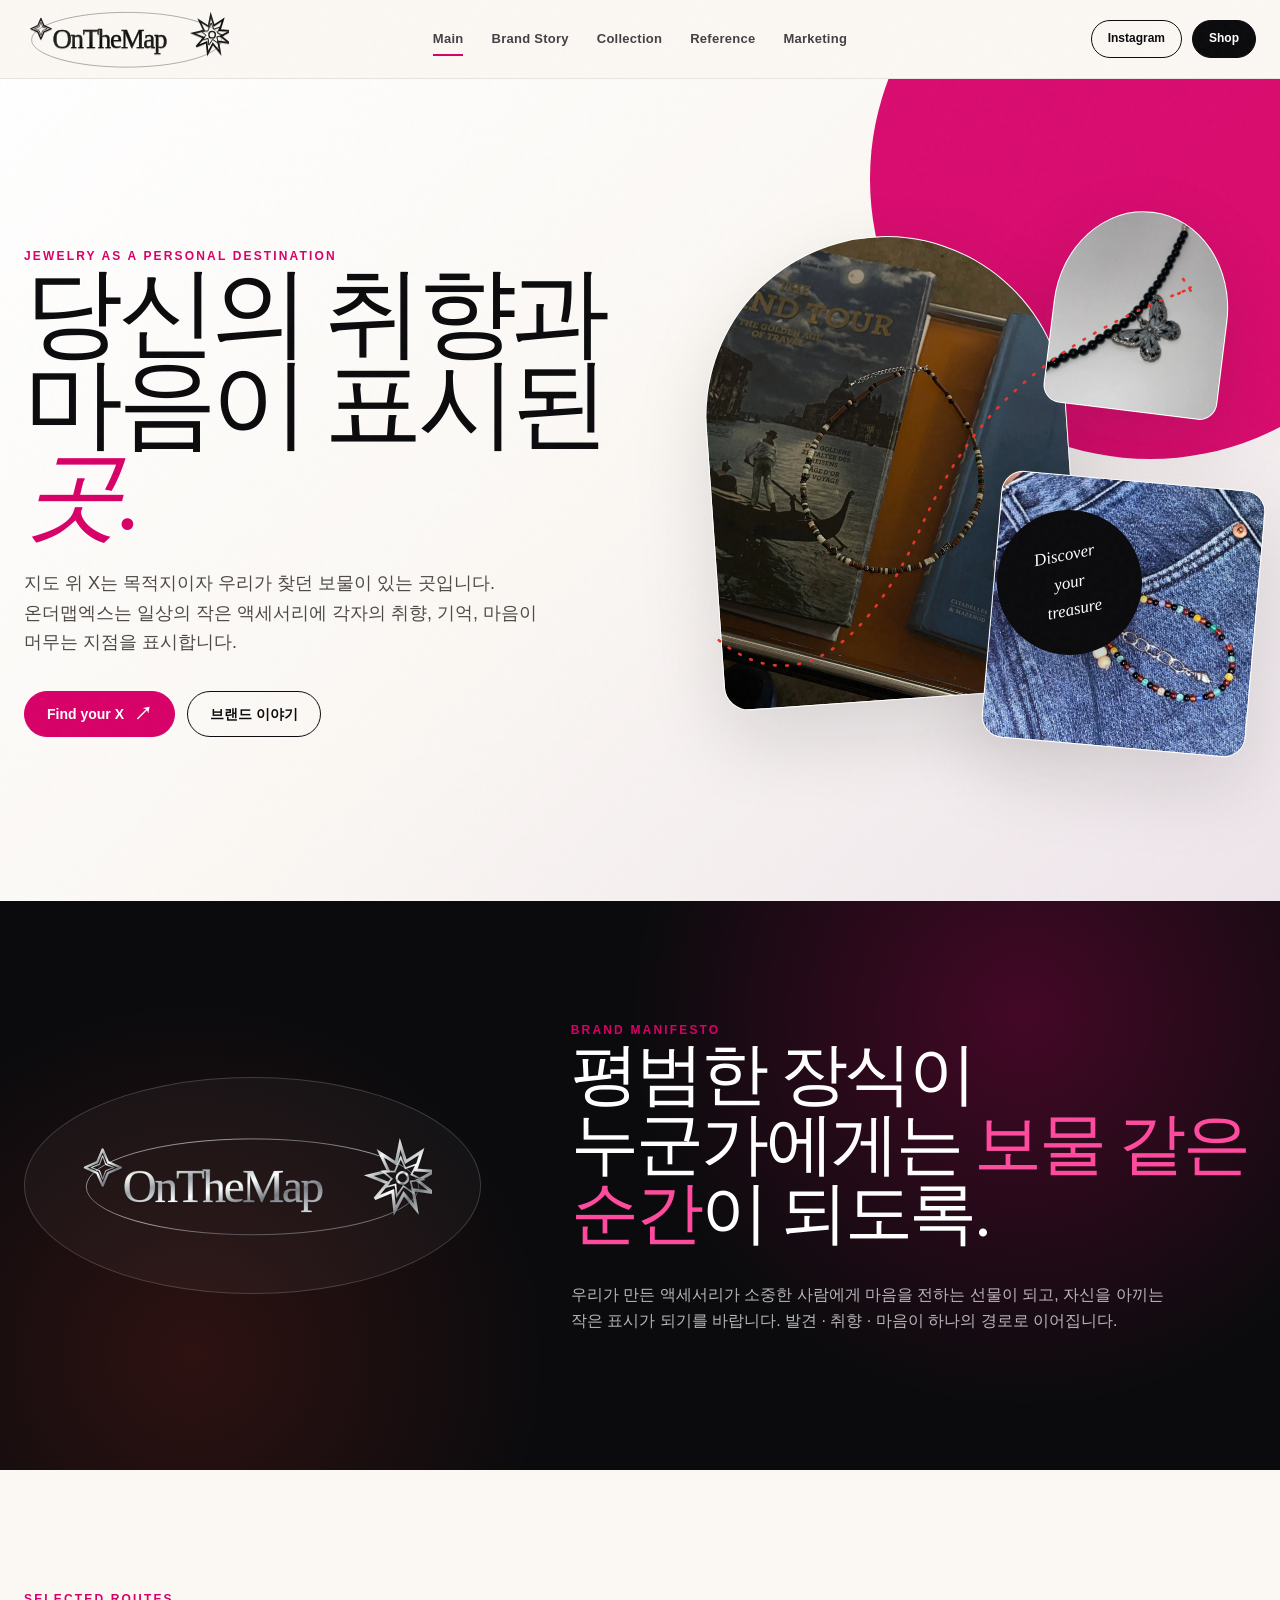
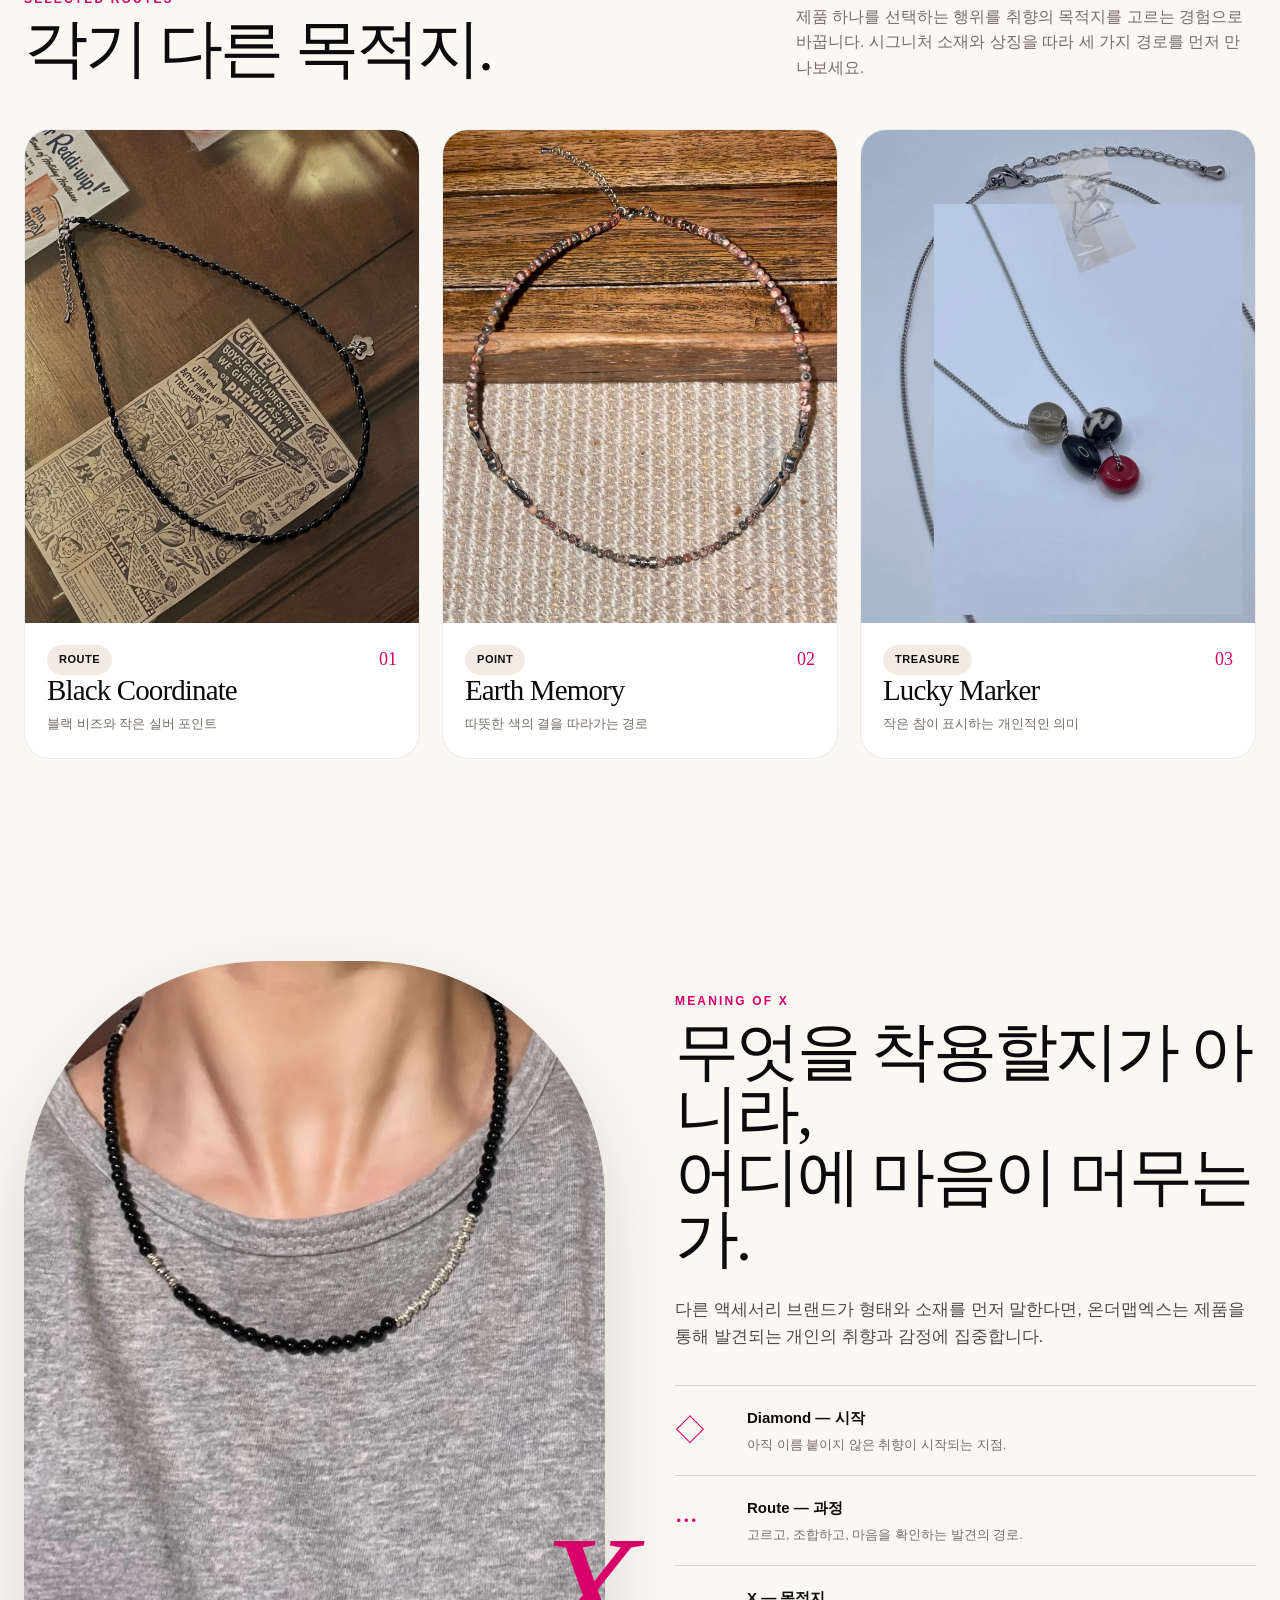
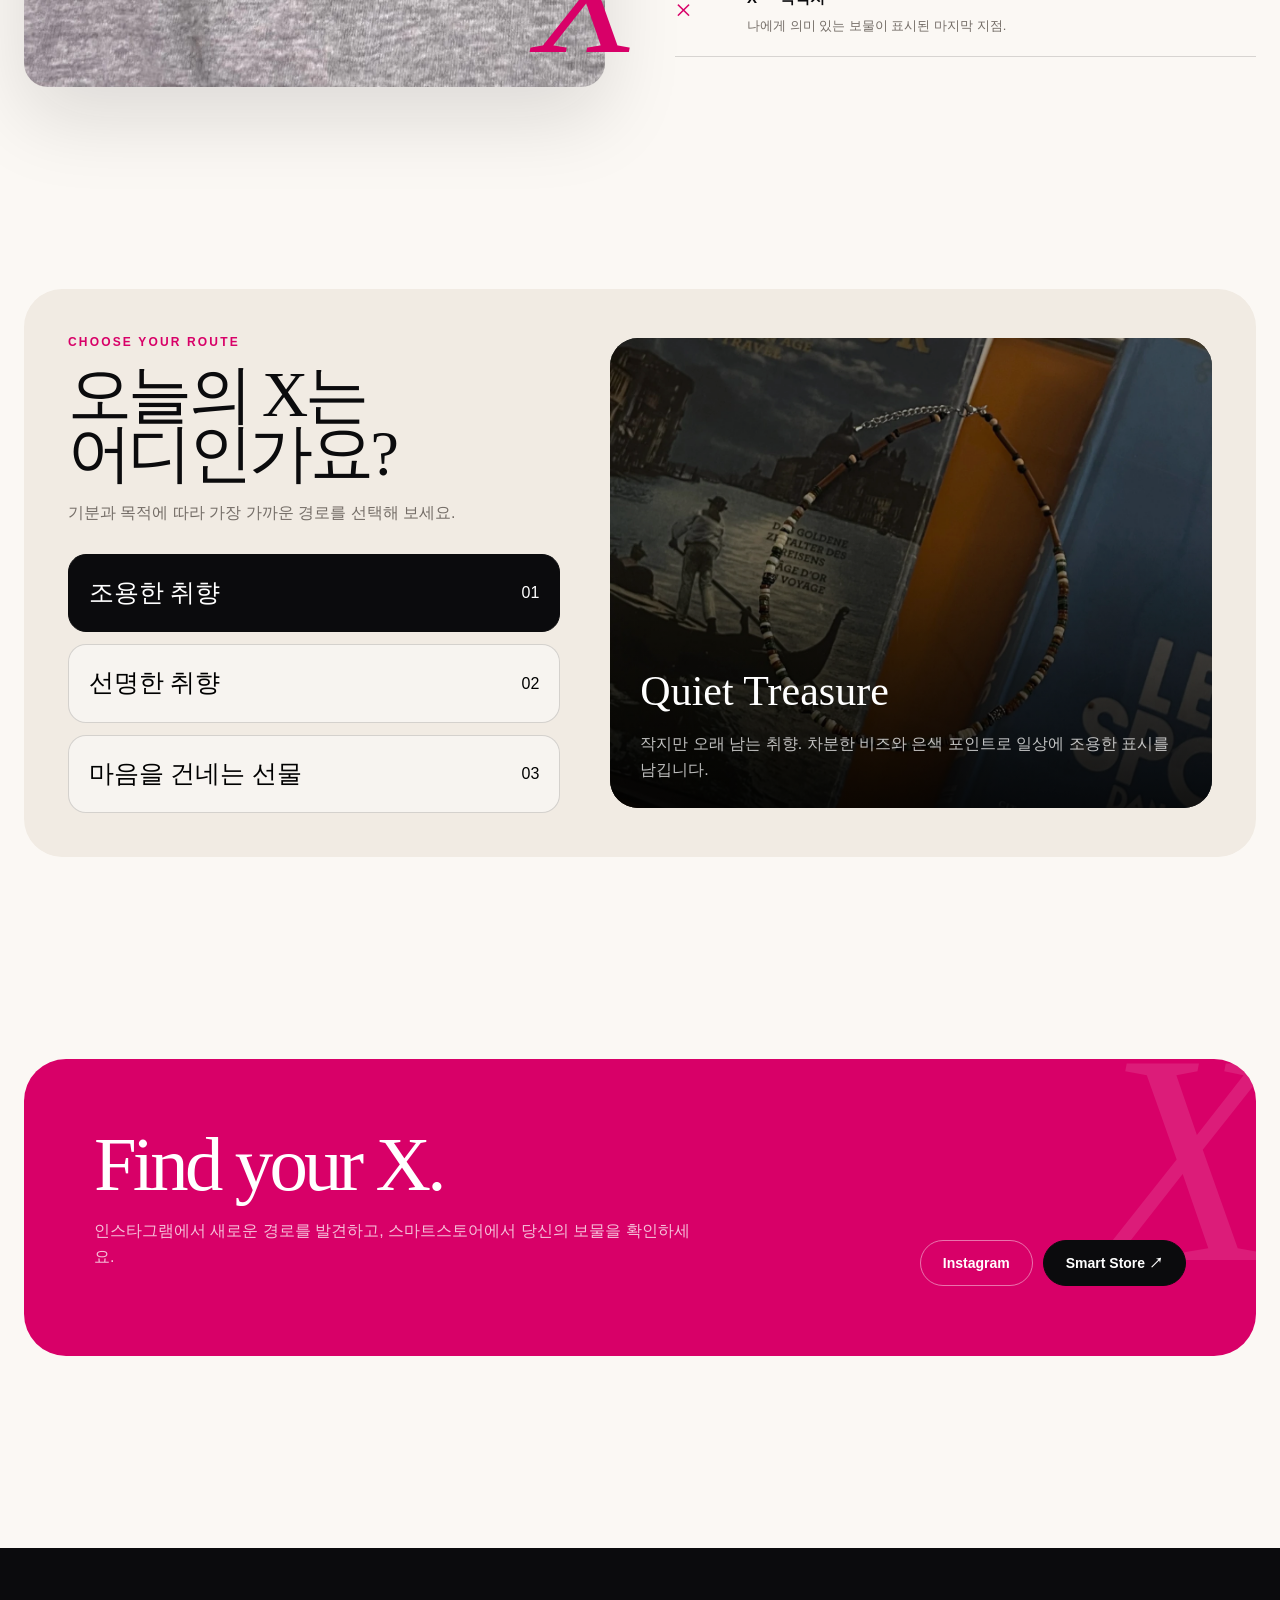
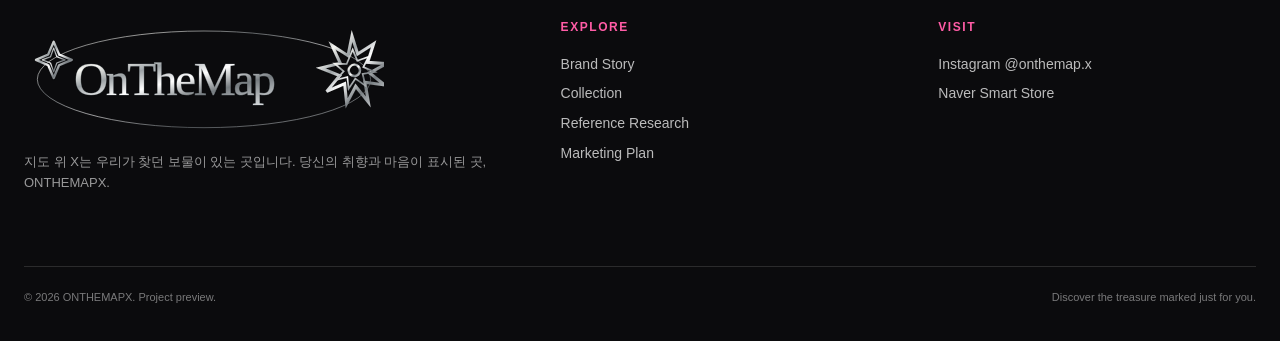
==== index.html @ 07cd4163 "Add files via upload" ====
<!doctype html><html lang="ko"><head><meta charset="utf-8"><meta name="viewport" content="width=device-width,initial-scale=1"><meta name="theme-color" content="#d80068"><title>ONTHEMAPX — 당신의 취향과 마음이 표시된 곳</title><meta name="description" content="온더맵엑스 브랜드 메인 프리뷰"><link rel="stylesheet" href="styles.css"></head><body data-page="main"><div class="noise"></div>
<header class="site-header"><div class="container nav">
  <a class="brand-mark" href="index.html" aria-label="ONTHEMAPX main"><img src="assets/logo-ink.svg" alt="OnTheMapX"></a>
  <nav class="nav-links" aria-label="Primary navigation"><a data-nav="main" href="index.html">Main</a><a data-nav="brand" href="brand.html">Brand Story</a><a data-nav="collection" href="collection.html">Collection</a><a data-nav="research" href="research.html">Reference</a><a data-nav="marketing" href="marketing.html">Marketing</a></nav>
  <div class="nav-actions"><a class="btn small" href="https://www.instagram.com/onthemap.x/" target="_blank" rel="noreferrer">Instagram</a><a class="btn small primary" href="https://smartstore.naver.com/onthemapx" target="_blank" rel="noreferrer">Shop</a></div>
  <button class="menu-toggle" aria-label="메뉴 열기">☰</button>
</div></header>
<main>
<section class="hero"><div class="container hero-grid">
  <div class="hero-copy reveal"><div class="eyebrow">Jewelry as a personal destination</div><h1 class="display">당신의 취향과<br>마음이 표시된 <em>곳.</em></h1><p class="hero-lead">지도 위 X는 목적지이자 우리가 찾던 보물이 있는 곳입니다. 온더맵엑스는 일상의 작은 액세서리에 각자의 취향, 기억, 마음이 머무는 지점을 표시합니다.</p><div class="hero-actions"><a class="btn magenta" href="collection.html">Find your X <span class="icon-arrow">↗</span></a><a class="btn" href="brand.html">브랜드 이야기</a></div></div>
  <div class="hero-visual reveal"><div class="photo-card one"><img src="assets/editorial-books.webp" alt="책 위에 놓인 온더맵엑스 목걸이"></div><div class="photo-card two"><img src="assets/denim-layer.webp" alt="데님 위 비즈 목걸이 레이어드"></div><div class="photo-card three"><img src="assets/butterfly.webp" alt="버터플라이 펜던트 디테일"></div><div class="hero-stamp">Discover<br>your<br>treasure</div><svg class="route-line" viewBox="0 0 700 700" aria-hidden="true"><path d="M38 524 C148 612 236 496 284 388 C338 267 413 172 613 95"></path><path d="M605 83 l14 22 m-20 -4 l25 -13"></path></svg></div>
</div></section>
<section class="section black-panel"><div class="container manifesto">
  <div class="manifesto-logo reveal"><img src="assets/logo-silver.svg" alt="OnTheMapX silver logo"></div>
  <div class="manifesto-copy reveal"><div class="eyebrow">Brand Manifesto</div><blockquote>평범한 장식이<br>누군가에게는 <span>보물 같은 순간</span>이 되도록.</blockquote><p>우리가 만든 액세서리가 소중한 사람에게 마음을 전하는 선물이 되고, 자신을 아끼는 작은 표시가 되기를 바랍니다. 발견 · 취향 · 마음이 하나의 경로로 이어집니다.</p></div>
</div></section>
<section class="section"><div class="container"><div class="section-head reveal"><div><div class="eyebrow">Selected routes</div><h2>각기 다른 목적지.</h2></div><p>제품 하나를 선택하는 행위를 취향의 목적지를 고르는 경험으로 바꿉니다. 시그니처 소재와 상징을 따라 세 가지 경로를 먼저 만나보세요.</p></div>
<div class="cards">
  <article class="product-card reveal"><a href="collection.html"><div class="product-media"><img src="assets/route-black.webp" alt="블랙 비즈 목걸이"></div><div class="product-meta"><div><span class="tag">Route</span><h3>Black Coordinate</h3><p>블랙 비즈와 작은 실버 포인트</p></div><div class="product-index">01</div></div></a></article>
  <article class="product-card reveal"><a href="collection.html"><div class="product-media"><img src="assets/route-earth.webp" alt="브라운 톤 비즈 목걸이"></div><div class="product-meta"><div><span class="tag">Point</span><h3>Earth Memory</h3><p>따뜻한 색의 결을 따라가는 경로</p></div><div class="product-index">02</div></div></a></article>
  <article class="product-card reveal"><a href="collection.html"><div class="product-media"><img src="assets/point-charms.webp" alt="컬러 참 목걸이"></div><div class="product-meta"><div><span class="tag">Treasure</span><h3>Lucky Marker</h3><p>작은 참이 표시하는 개인적인 의미</p></div><div class="product-index">03</div></div></a></article>
</div></div></section>
<section class="section compact"><div class="container story-split"><div class="story-photo reveal"><img src="assets/wear-black.webp" alt="온더맵엑스 목걸이 착용 이미지"></div><div class="story-copy reveal"><div class="eyebrow">Meaning of X</div><h2>무엇을 착용할지가 아니라,<br>어디에 마음이 머무는가.</h2><p>다른 액세서리 브랜드가 형태와 소재를 먼저 말한다면, 온더맵엑스는 제품을 통해 발견되는 개인의 취향과 감정에 집중합니다.</p><div class="symbol-list"><div class="symbol-item"><b>◇</b><div><h3>Diamond — 시작</h3><p>아직 이름 붙이지 않은 취향이 시작되는 지점.</p></div></div><div class="symbol-item"><b>···</b><div><h3>Route — 과정</h3><p>고르고, 조합하고, 마음을 확인하는 발견의 경로.</p></div></div><div class="symbol-item"><b>×</b><div><h3>X — 목적지</h3><p>나에게 의미 있는 보물이 표시된 마지막 지점.</p></div></div></div></div></div></section>
<section class="section"><div class="container route-selector reveal"><div><div class="eyebrow">Choose your route</div><h2 class="display" style="font-size:64px;margin-top:12px">오늘의 X는<br>어디인가요?</h2><p class="muted">기분과 목적에 따라 가장 가까운 경로를 선택해 보세요.</p><div class="route-options"><button class="route-option active" data-route="quiet"><span>조용한 취향</span><span>01</span></button><button class="route-option" data-route="bold"><span>선명한 취향</span><span>02</span></button><button class="route-option" data-route="gift"><span>마음을 건네는 선물</span><span>03</span></button></div></div><div class="route-result"><img id="route-result-img" src="assets/editorial-books.webp" alt="추천 경로 이미지"><div class="route-caption"><h3 id="route-result-title">Quiet Treasure</h3><p id="route-result-copy">작지만 오래 남는 취향. 차분한 비즈와 은색 포인트로 일상에 조용한 표시를 남깁니다.</p></div></div></div></section>
<section class="section compact"><div class="container cta reveal"><div><h2>Find your X.</h2><p>인스타그램에서 새로운 경로를 발견하고, 스마트스토어에서 당신의 보물을 확인하세요.</p></div><div class="cta-actions"><a class="btn ghost-light" href="https://www.instagram.com/onthemap.x/" target="_blank" rel="noreferrer">Instagram</a><a class="btn primary" href="https://smartstore.naver.com/onthemapx" target="_blank" rel="noreferrer">Smart Store ↗</a></div></div></section>
</main><footer class="footer"><div class="container">
  <div class="footer-grid">
    <div><img class="footer-logo" src="assets/logo-silver.svg" alt="OnTheMapX"><p>지도 위 X는 우리가 찾던 보물이 있는 곳입니다. 당신의 취향과 마음이 표시된 곳, ONTHEMAPX.</p></div>
    <div><h4>Explore</h4><a href="brand.html">Brand Story</a><a href="collection.html">Collection</a><a href="research.html">Reference Research</a><a href="marketing.html">Marketing Plan</a></div>
    <div><h4>Visit</h4><a href="https://www.instagram.com/onthemap.x/" target="_blank" rel="noreferrer">Instagram @onthemap.x</a><a href="https://smartstore.naver.com/onthemapx" target="_blank" rel="noreferrer">Naver Smart Store</a></div>
  </div>
  <div class="footer-bottom"><span>© 2026 ONTHEMAPX. Project preview.</span><span>Discover the treasure marked just for you.</span></div>
</div></footer><div class="lightbox" aria-modal="true" role="dialog"><button class="lightbox-close" aria-label="닫기">×</button><img alt="확대 이미지"></div><script src="app.js"></script></body></html>
---- styles.css ----
:root{
  --ink:#0b0b0d;
  --ink-2:#17171a;
  --paper:#fbf8f4;
  --ivory:#f1ebe3;
  --silver:#c7cbce;
  --silver-dark:#70767a;
  --magenta:#d80068;
  --magenta-deep:#9f004d;
  --route:#e5352b;
  --muted:#746d67;
  --line:rgba(11,11,13,.15);
  --shadow:0 30px 80px rgba(18,12,14,.13);
  --serif:"Iowan Old Style","Baskerville","Times New Roman",serif;
  --sans:-apple-system,BlinkMacSystemFont,"Segoe UI","Noto Sans KR",Arial,sans-serif;
  --max:1260px;
}
*{box-sizing:border-box}
html{scroll-behavior:smooth;background:var(--paper)}
body{margin:0;background:var(--paper);color:var(--ink);font-family:var(--sans);font-size:16px;line-height:1.62;overflow-x:hidden}
a{color:inherit;text-decoration:none}
img{max-width:100%;display:block}
button,input{font:inherit}
::selection{background:var(--magenta);color:white}
.noise{position:fixed;inset:0;pointer-events:none;opacity:.045;z-index:100;background-image:url("data:image/svg+xml,%3Csvg viewBox='0 0 180 180' xmlns='http://www.w3.org/2000/svg'%3E%3Cfilter id='n'%3E%3CfeTurbulence type='fractalNoise' baseFrequency='.95' numOctaves='3' stitchTiles='stitch'/%3E%3C/filter%3E%3Crect width='100%25' height='100%25' filter='url(%23n)' opacity='.55'/%3E%3C/svg%3E")}
.container{width:min(var(--max),calc(100% - 48px));margin:auto}
.eyebrow{font-size:12px;letter-spacing:.18em;text-transform:uppercase;font-weight:700;color:var(--magenta)}
.display{font-family:var(--serif);font-weight:400;letter-spacing:-.055em;line-height:.93;margin:0}
.kicker{font-family:var(--serif);font-style:italic;color:var(--muted)}
.muted{color:var(--muted)}
.rule{height:1px;background:var(--line)}
.btn{display:inline-flex;align-items:center;justify-content:center;gap:10px;min-height:46px;padding:0 22px;border:1px solid var(--ink);border-radius:999px;font-weight:650;font-size:14px;transition:.25s ease;cursor:pointer;background:transparent}
.btn:hover{transform:translateY(-2px);box-shadow:0 12px 30px rgba(0,0,0,.12)}
.btn.primary{background:var(--ink);color:white;border-color:var(--ink)}
.btn.magenta{background:var(--magenta);color:white;border-color:var(--magenta)}
.btn.ghost-light{color:white;border-color:rgba(255,255,255,.45)}
.btn.small{min-height:38px;padding:0 16px;font-size:12px}
.icon-arrow{font-size:18px;line-height:1}

.site-header{position:sticky;top:0;z-index:80;backdrop-filter:blur(18px);background:color-mix(in srgb,var(--paper) 88%,transparent);border-bottom:1px solid rgba(11,11,13,.08)}
.nav{height:78px;display:grid;grid-template-columns:220px 1fr 220px;align-items:center;gap:18px}
.brand-mark{display:flex;align-items:center;width:205px}
.brand-mark img{width:100%;height:auto}
.nav-links{display:flex;justify-content:center;gap:28px;font-size:13px;font-weight:650;letter-spacing:.02em}
.nav-links a{position:relative;padding:8px 0;color:#434044}
.nav-links a::after{content:"";position:absolute;left:0;right:100%;bottom:2px;height:2px;background:var(--magenta);transition:.25s ease}
.nav-links a:hover::after,.nav-links a.active::after{right:0}
.nav-actions{display:flex;justify-content:flex-end;gap:10px}
.menu-toggle{display:none;border:0;background:none;font-size:22px;padding:8px;cursor:pointer}

.hero{min-height:calc(100vh - 78px);display:grid;align-items:center;position:relative;overflow:hidden;background:linear-gradient(135deg,#fff 0%,var(--paper) 48%,#eee5eb 100%)}
.hero::before{content:"";position:absolute;width:560px;height:560px;border-radius:50%;right:-150px;top:-180px;background:var(--magenta);filter:blur(0);opacity:.95}
.hero-grid{display:grid;grid-template-columns:1.03fr .97fr;align-items:center;gap:70px;padding:92px 0 88px;position:relative;z-index:1}
.hero-copy{max-width:690px}
.hero h1{font-size:clamp(58px,7.7vw,118px)}
.hero h1 em{color:var(--magenta);font-weight:400}
.hero-lead{font-size:18px;max-width:570px;margin:28px 0 34px;color:#4e4946;word-break:keep-all}
.hero-actions{display:flex;gap:12px;flex-wrap:wrap}
.hero-visual{position:relative;min-height:610px}
.photo-card{position:absolute;overflow:hidden;background:white;box-shadow:var(--shadow);border:1px solid rgba(255,255,255,.65)}
.photo-card img{width:100%;height:100%;object-fit:cover}
.photo-card.one{width:64%;height:76%;left:3%;top:8%;transform:rotate(-4deg);border-radius:190px 190px 26px 26px}
.photo-card.two{width:47%;height:44%;right:0;bottom:8%;transform:rotate(5deg);border-radius:22px}
.photo-card.three{width:31%;height:33%;right:5%;top:4%;transform:rotate(7deg);border-radius:50% 50% 18px 18px}
.hero-stamp{position:absolute;left:54%;top:53%;width:145px;height:145px;background:var(--ink);color:white;border-radius:50%;display:grid;place-items:center;text-align:center;font-family:var(--serif);font-style:italic;font-size:17px;transform:rotate(-11deg);box-shadow:0 20px 45px rgba(0,0,0,.24);z-index:5}
.route-line{position:absolute;inset:4% 0 0 -4%;width:108%;height:94%;pointer-events:none;z-index:4}
.route-line path{fill:none;stroke:var(--route);stroke-width:3.2;stroke-linecap:round;stroke-dasharray:2 13;animation:dash 18s linear infinite}
@keyframes dash{to{stroke-dashoffset:-300}}

.section{padding:120px 0}
.section.compact{padding:82px 0}
.section-head{display:flex;justify-content:space-between;align-items:flex-end;gap:32px;margin-bottom:48px}
.section-head h2{font-family:var(--serif);font-size:clamp(42px,5vw,74px);font-weight:400;letter-spacing:-.045em;line-height:1;margin:8px 0 0}
.section-head p{max-width:460px;margin:0;color:var(--muted)}

.black-panel{background:var(--ink);color:white;position:relative;overflow:hidden}
.black-panel::before{content:"";position:absolute;inset:0;background:radial-gradient(circle at 80% 20%,rgba(216,0,104,.28),transparent 35%),radial-gradient(circle at 15% 80%,rgba(229,53,43,.16),transparent 30%)}
.manifesto{position:relative;z-index:2;display:grid;grid-template-columns:.8fr 1.2fr;gap:90px;align-items:center}
.manifesto-logo{padding:48px;border:1px solid rgba(255,255,255,.17);border-radius:50%;background:rgba(255,255,255,.035)}
.manifesto-copy blockquote{font-family:var(--serif);font-size:clamp(42px,5.3vw,78px);line-height:1.02;letter-spacing:-.045em;margin:0 0 34px}
.manifesto-copy blockquote span{color:#ff4b9d}
.manifesto-copy p{max-width:610px;color:rgba(255,255,255,.7)}

.cards{display:grid;grid-template-columns:repeat(3,1fr);gap:22px}
.product-card{background:white;border-radius:26px;overflow:hidden;border:1px solid rgba(11,11,13,.08);transition:.35s ease;position:relative}
.product-card:hover{transform:translateY(-8px);box-shadow:var(--shadow)}
.product-media{aspect-ratio:4/5;overflow:hidden;background:#eee}
.product-media img{width:100%;height:100%;object-fit:cover;transition:.6s ease}
.product-card:hover .product-media img{transform:scale(1.04)}
.product-meta{padding:22px 22px 24px;display:flex;justify-content:space-between;gap:18px;align-items:flex-start}
.product-meta h3{font-family:var(--serif);font-size:29px;line-height:1.05;margin:0 0 8px;font-weight:400;letter-spacing:-.03em}
.product-meta p{font-size:13px;color:var(--muted);margin:0}
.product-index{font-family:var(--serif);font-size:18px;color:var(--magenta)}
.tag{display:inline-flex;align-items:center;min-height:30px;padding:0 12px;border-radius:999px;background:var(--ivory);font-size:11px;font-weight:700;letter-spacing:.05em;text-transform:uppercase}

.story-split{display:grid;grid-template-columns:1fr 1fr;gap:70px;align-items:center}
.story-photo{position:relative}
.story-photo img{border-radius:240px 240px 24px 24px;width:100%;aspect-ratio:4/5;object-fit:cover;box-shadow:var(--shadow)}
.story-photo::after{content:"X";position:absolute;right:-34px;bottom:24px;font-family:var(--serif);font-size:170px;line-height:.8;color:var(--magenta);font-style:italic}
.story-copy h2{font-family:var(--serif);font-size:clamp(48px,5vw,76px);line-height:.97;font-weight:400;letter-spacing:-.045em;margin:10px 0 26px}
.story-copy p{font-size:17px;color:#504b47}
.symbol-list{margin:34px 0 0;display:grid;gap:0}
.symbol-item{display:grid;grid-template-columns:54px 1fr;gap:18px;padding:20px 0;border-top:1px solid var(--line)}
.symbol-item:last-child{border-bottom:1px solid var(--line)}
.symbol-item b{font-family:var(--serif);font-size:30px;color:var(--magenta);font-weight:400}
.symbol-item h3{margin:0;font-size:15px}
.symbol-item p{font-size:13px;margin:4px 0 0;color:var(--muted)}

.route-selector{background:var(--ivory);border-radius:38px;padding:44px;display:grid;grid-template-columns:.9fr 1.1fr;gap:50px;align-items:center}
.route-options{display:grid;gap:12px;margin-top:28px}
.route-option{width:100%;border:1px solid rgba(11,11,13,.15);background:rgba(255,255,255,.46);padding:18px 20px;border-radius:18px;text-align:left;cursor:pointer;transition:.25s ease;display:flex;justify-content:space-between;align-items:center}
.route-option:hover,.route-option.active{background:var(--ink);color:white;border-color:var(--ink)}
.route-option span:first-child{font-family:var(--serif);font-size:25px}
.route-result{min-height:470px;position:relative;border-radius:28px;overflow:hidden;background:var(--ink)}
.route-result img{position:absolute;inset:0;width:100%;height:100%;object-fit:cover;opacity:.8;transition:.4s ease}
.route-result::after{content:"";position:absolute;inset:0;background:linear-gradient(to top,rgba(0,0,0,.78),transparent 58%)}
.route-caption{position:absolute;z-index:2;left:30px;right:30px;bottom:26px;color:white}
.route-caption h3{font-family:var(--serif);font-size:42px;font-weight:400;margin:0 0 6px}
.route-caption p{margin:0;color:rgba(255,255,255,.74)}

.page-hero{padding:95px 0 70px;background:linear-gradient(135deg,var(--paper),#f5eaf0);position:relative;overflow:hidden}
.page-hero::after{content:"";position:absolute;width:360px;height:360px;border-radius:50%;right:-80px;top:-160px;background:var(--magenta);opacity:.9}
.page-hero .container{position:relative;z-index:2}
.page-hero h1{font-family:var(--serif);font-size:clamp(60px,8vw,116px);font-weight:400;letter-spacing:-.06em;line-height:.9;margin:14px 0 26px;max-width:1000px}
.page-hero p{font-size:18px;color:#4f4946;max-width:680px}
.breadcrumb{font-size:12px;color:var(--muted);letter-spacing:.08em;text-transform:uppercase}

.brand-grid{display:grid;grid-template-columns:1.1fr .9fr;gap:70px;align-items:start}
.brand-quote{font-family:var(--serif);font-size:clamp(42px,5vw,72px);line-height:1.03;letter-spacing:-.045em;margin:0}
.brand-quote em{color:var(--magenta);font-weight:400}
.brand-note{border-left:2px solid var(--magenta);padding-left:26px;color:var(--muted)}
.symbol-grid{display:grid;grid-template-columns:repeat(4,1fr);gap:16px}
.symbol-card{background:white;border:1px solid var(--line);border-radius:22px;padding:26px;min-height:260px}
.symbol-icon{font-family:var(--serif);font-size:62px;color:var(--magenta);height:86px}
.symbol-card h3{font-family:var(--serif);font-size:28px;font-weight:400;margin:16px 0 8px}
.symbol-card p{font-size:13px;color:var(--muted);margin:0}
.palette{display:grid;grid-template-columns:repeat(5,1fr);gap:12px}
.swatch{height:220px;border-radius:22px;padding:18px;display:flex;flex-direction:column;justify-content:flex-end;border:1px solid rgba(11,11,13,.08)}
.swatch b{font-size:13px}.swatch span{font-size:11px;opacity:.75}
.logo-stage{min-height:420px;border-radius:32px;display:grid;place-items:center;padding:50px;background:var(--ink);position:relative;overflow:hidden}
.logo-stage.magenta{background:var(--magenta)}
.logo-stage::before{content:"";position:absolute;inset:0;background:linear-gradient(120deg,transparent,rgba(255,255,255,.08),transparent)}
.logo-stage img{position:relative;z-index:2;width:min(900px,90%)}

.filters{display:flex;gap:9px;flex-wrap:wrap;margin-bottom:34px}
.filter-btn{border:1px solid var(--line);background:white;border-radius:999px;min-height:40px;padding:0 16px;cursor:pointer;font-size:13px;font-weight:650}
.filter-btn.active,.filter-btn:hover{background:var(--ink);color:white;border-color:var(--ink)}
.collection-grid{display:grid;grid-template-columns:repeat(3,1fr);gap:22px}
.collection-item{position:relative;transition:.3s ease}
.collection-item.hidden{display:none}
.collection-item:nth-child(2),.collection-item:nth-child(5),.collection-item:nth-child(8){transform:translateY(56px)}
.collection-item .product-card{height:100%}
.open-lightbox{position:absolute;inset:0;border:0;background:transparent;cursor:zoom-in;z-index:3}
.lightbox{position:fixed;inset:0;background:rgba(8,8,10,.94);z-index:120;display:none;align-items:center;justify-content:center;padding:34px}
.lightbox.open{display:flex}
.lightbox img{max-width:min(960px,90vw);max-height:86vh;border-radius:18px;box-shadow:0 40px 100px rgba(0,0,0,.5)}
.lightbox-close{position:absolute;top:24px;right:28px;color:white;background:none;border:0;font-size:38px;cursor:pointer}

.research-note{background:var(--ink);color:white;padding:26px 30px;border-radius:20px;display:flex;gap:24px;align-items:flex-start;margin-bottom:44px}
.research-note strong{color:#ff5ca6}
.reference-grid{display:grid;gap:14px}
.reference-card{display:grid;grid-template-columns:74px 1fr 260px;gap:28px;align-items:center;padding:26px;background:white;border:1px solid var(--line);border-radius:22px;transition:.25s ease}
.reference-card:hover{transform:translateX(5px);box-shadow:0 16px 50px rgba(0,0,0,.08)}
.rank{font-family:var(--serif);font-size:52px;color:var(--magenta);line-height:1}
.reference-card h3{font-family:var(--serif);font-size:30px;font-weight:400;margin:0 0 6px}
.reference-card p{font-size:13px;color:var(--muted);margin:0}
.reference-use{padding-left:24px;border-left:1px solid var(--line);font-size:13px;color:#4c4744}
.matrix{display:grid;grid-template-columns:repeat(3,1fr);gap:18px}
.matrix-card{background:var(--ivory);border-radius:24px;padding:30px}
.matrix-card .score{font-family:var(--serif);font-size:54px;color:var(--magenta)}
.matrix-card h3{font-family:var(--serif);font-size:31px;font-weight:400;margin:0 0 10px}
.matrix-card p{font-size:13px;color:var(--muted)}

.action-grid{display:grid;grid-template-columns:repeat(3,1fr);gap:18px}
.action-card{background:white;border:1px solid var(--line);border-radius:24px;padding:30px;position:relative;min-height:360px}
.action-no{font-family:var(--serif);font-size:82px;color:rgba(216,0,104,.18);position:absolute;right:20px;top:10px}
.action-card h3{font-family:var(--serif);font-size:34px;font-weight:400;line-height:1.05;margin:70px 0 16px}
.action-card p,.action-card li{font-size:14px;color:var(--muted)}
.action-card ul{padding-left:18px}
.timeline{display:grid;grid-template-columns:repeat(4,1fr);gap:14px}
.week{border-top:3px solid var(--magenta);padding:22px;background:var(--ivory);border-radius:0 0 20px 20px;min-height:250px}
.week b{font-family:var(--serif);font-size:27px;font-weight:400}
.week p{font-size:13px;color:var(--muted)}
.kpi-row{display:grid;grid-template-columns:repeat(4,1fr);gap:12px}
.kpi{background:var(--ink);color:white;border-radius:22px;padding:25px}
.kpi strong{display:block;font-family:var(--serif);font-size:34px;font-weight:400;color:#ff5ca6}
.kpi span{font-size:12px;color:rgba(255,255,255,.65)}

.cta{background:var(--magenta);color:white;border-radius:42px;padding:70px;display:grid;grid-template-columns:1fr auto;align-items:end;gap:40px;position:relative;overflow:hidden}
.cta::after{content:"X";position:absolute;right:-20px;top:-50px;font-family:var(--serif);font-size:300px;line-height:1;color:rgba(255,255,255,.11);font-style:italic}
.cta h2{font-family:var(--serif);font-size:clamp(48px,6vw,82px);font-weight:400;letter-spacing:-.05em;line-height:.95;margin:0;position:relative;z-index:1}
.cta p{color:rgba(255,255,255,.75);max-width:600px;position:relative;z-index:1}
.cta-actions{display:flex;gap:10px;position:relative;z-index:2;flex-wrap:wrap;justify-content:flex-end}

.footer{background:var(--ink);color:white;padding:70px 0 34px;margin-top:110px}
.footer-grid{display:grid;grid-template-columns:1.2fr .8fr .8fr;gap:60px}
.footer-logo{max-width:360px}
.footer p{font-size:13px;color:rgba(255,255,255,.58);max-width:470px}
.footer h4{font-size:12px;letter-spacing:.13em;text-transform:uppercase;color:#ff5ca6;margin:0 0 15px}
.footer a{display:block;font-size:14px;color:rgba(255,255,255,.72);margin:7px 0}
.footer-bottom{display:flex;justify-content:space-between;gap:20px;margin-top:60px;padding-top:22px;border-top:1px solid rgba(255,255,255,.13);font-size:11px;color:rgba(255,255,255,.45)}

.reveal{opacity:0;transform:translateY(24px);transition:.7s ease}
.reveal.visible{opacity:1;transform:none}

@media(max-width:980px){
  .nav{grid-template-columns:1fr auto}.brand-mark{width:170px}.nav-links,.nav-actions{display:none}.menu-toggle{display:block}.nav.open{height:auto;padding:16px 0 24px;grid-template-columns:1fr auto}.nav.open .nav-links{display:flex;grid-column:1/-1;flex-direction:column;align-items:flex-start;gap:8px}.nav.open .nav-actions{display:flex;grid-column:1/-1;justify-content:flex-start}
  .hero-grid,.manifesto,.story-split,.route-selector,.brand-grid{grid-template-columns:1fr}.hero-visual{min-height:520px}.hero::before{width:420px;height:420px}.manifesto-logo{max-width:620px}.cards,.collection-grid,.action-grid{grid-template-columns:repeat(2,1fr)}.symbol-grid{grid-template-columns:repeat(2,1fr)}.palette{grid-template-columns:repeat(3,1fr)}.reference-card{grid-template-columns:62px 1fr}.reference-use{grid-column:2;border-left:0;border-top:1px solid var(--line);padding:15px 0 0}.matrix,.timeline,.kpi-row{grid-template-columns:repeat(2,1fr)}.cta{grid-template-columns:1fr}.cta-actions{justify-content:flex-start}.footer-grid{grid-template-columns:1fr 1fr}
}
@media(max-width:640px){
  .container{width:min(100% - 28px,var(--max))}.nav{height:68px}.brand-mark{width:150px}.hero-grid{padding:64px 0 48px;gap:28px}.hero h1{font-size:58px}.hero-lead{font-size:16px}.hero-visual{min-height:430px}.photo-card.one{width:72%;height:76%}.photo-card.two{width:49%;height:43%}.photo-card.three{width:36%;height:31%}.hero-stamp{width:100px;height:100px;font-size:13px;left:48%;top:50%}.section{padding:80px 0}.section.compact{padding:60px 0}.section-head{display:block}.section-head p{margin-top:18px}.cards,.collection-grid,.action-grid,.symbol-grid,.palette,.matrix,.timeline,.kpi-row{grid-template-columns:1fr}.collection-item:nth-child(2),.collection-item:nth-child(5),.collection-item:nth-child(8){transform:none}.manifesto{gap:40px}.manifesto-logo{padding:20px}.story-photo::after{font-size:110px;right:-10px}.route-selector{padding:24px;gap:28px}.route-result{min-height:400px}.page-hero{padding:70px 0 50px}.page-hero h1{font-size:60px}.symbol-card{min-height:220px}.swatch{height:160px}.reference-card{grid-template-columns:48px 1fr;padding:20px;gap:16px}.rank{font-size:38px}.reference-card h3{font-size:25px}.research-note{display:block}.cta{padding:42px 26px;border-radius:28px}.cta h2{font-size:49px}.footer-grid{grid-template-columns:1fr}.footer-bottom{display:block}.footer-bottom span{display:block;margin-top:6px}
}
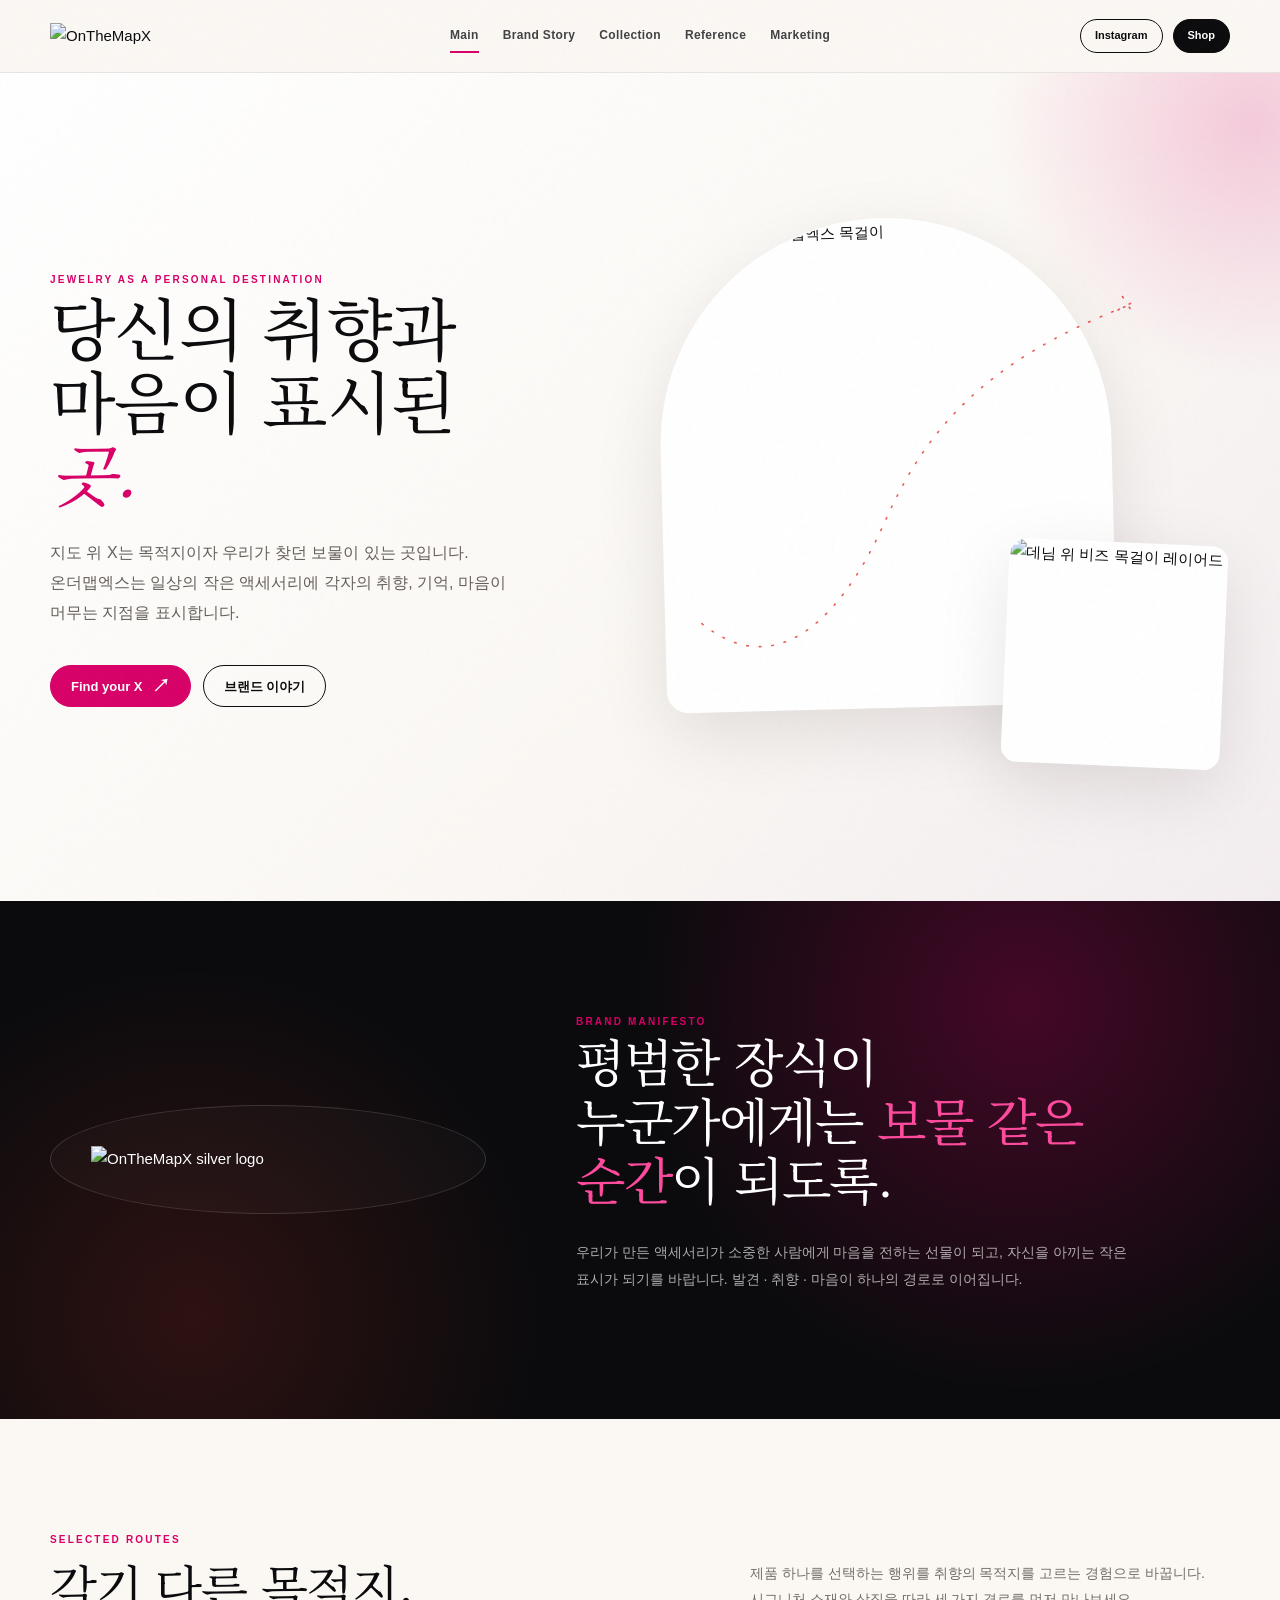
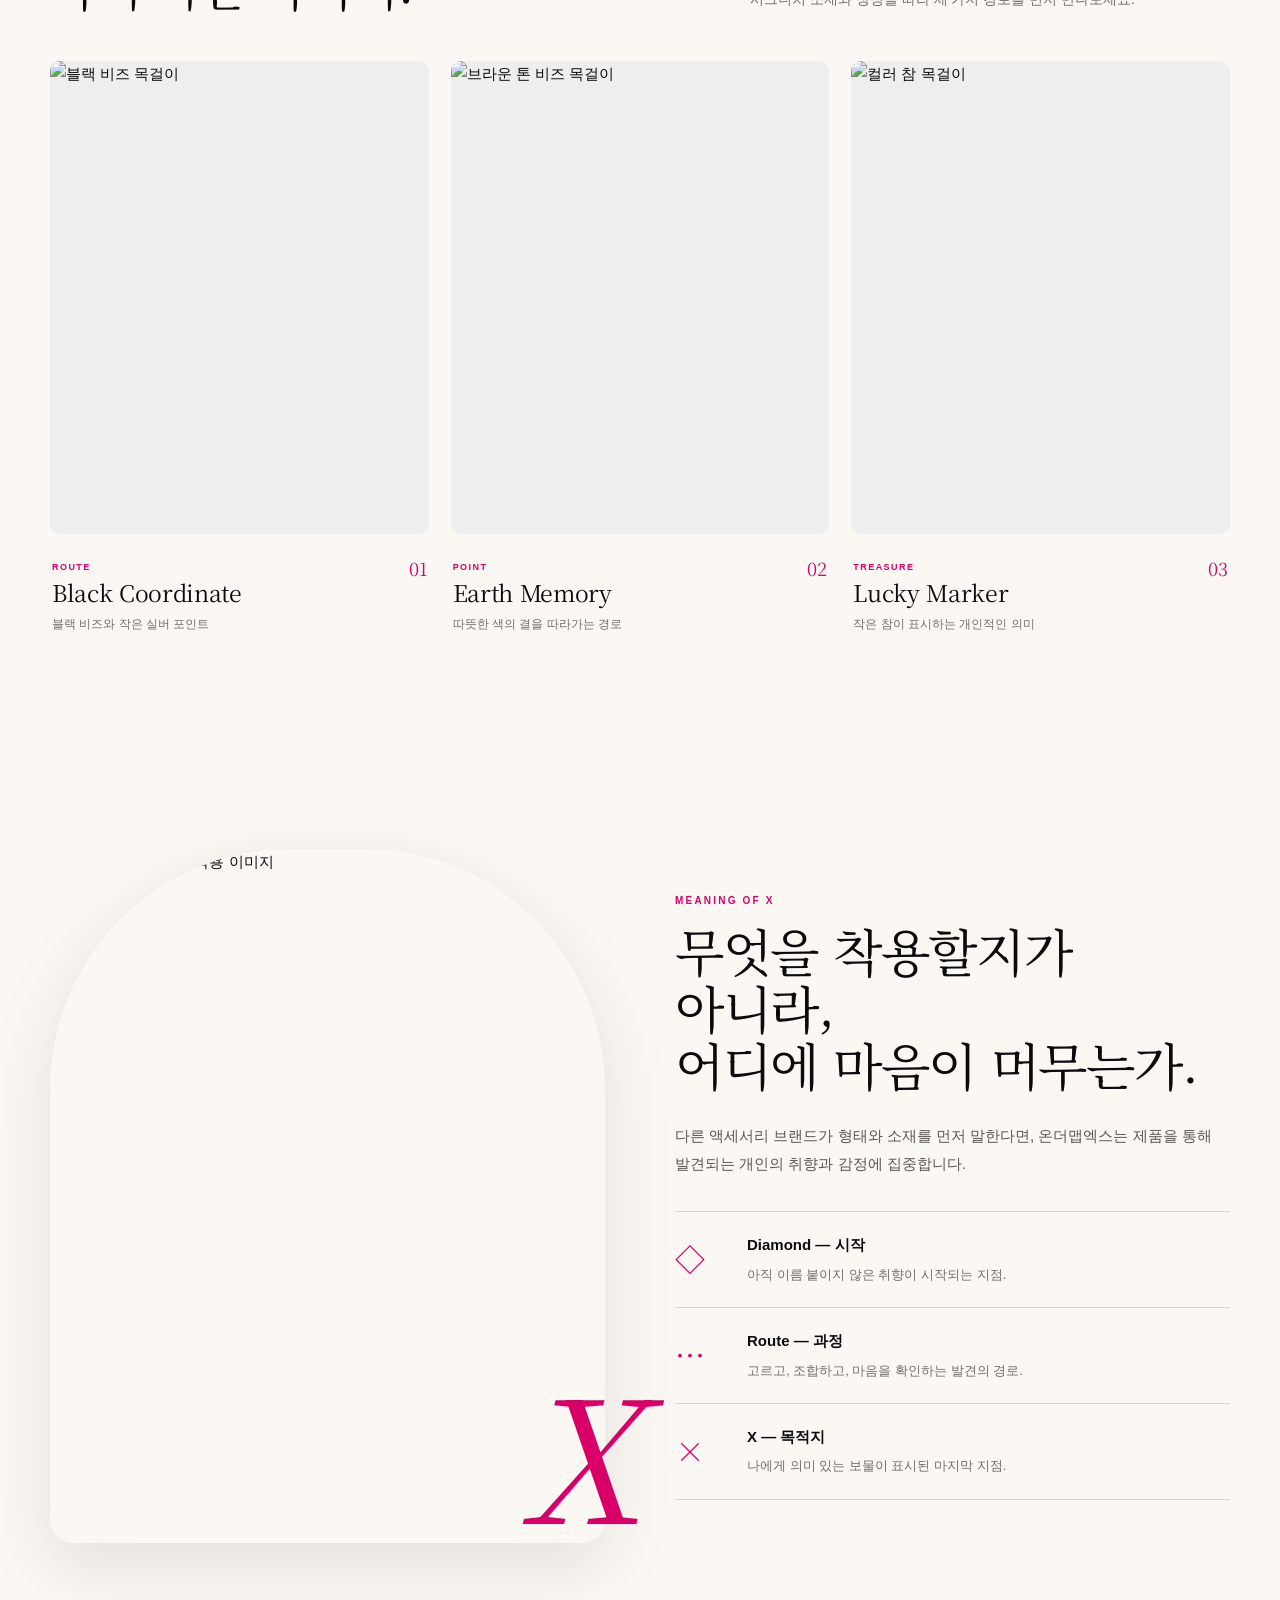
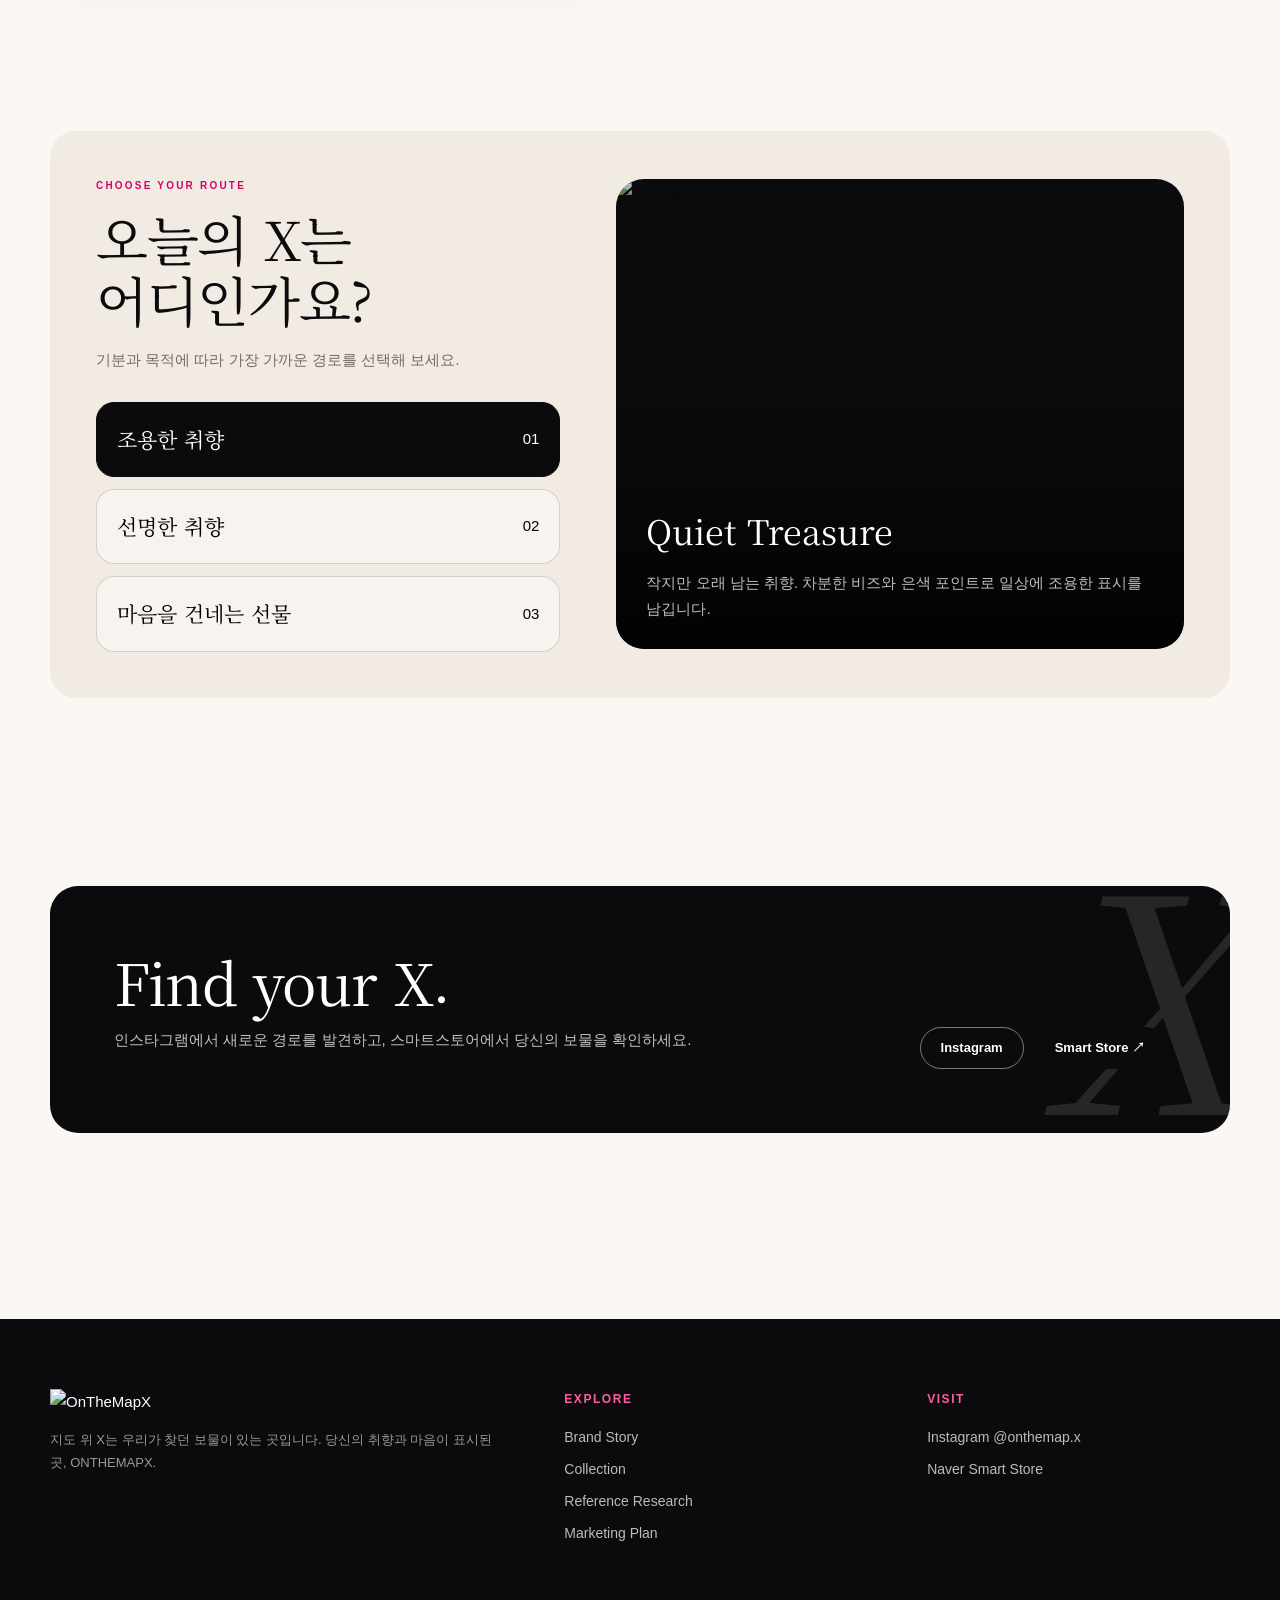
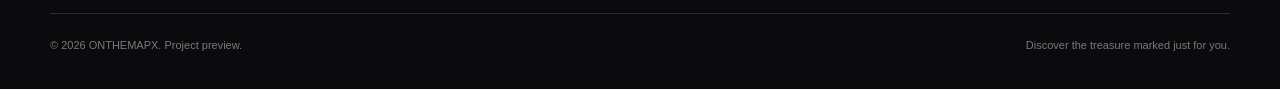
==== commit b642b783: "수정" ====
--- a/index.html
+++ b/index.html
@@ -21,7 +21,7 @@
   <article class="product-card reveal"><a href="collection.html"><div class="product-media"><img src="assets/point-charms.webp" alt="컬러 참 목걸이"></div><div class="product-meta"><div><span class="tag">Treasure</span><h3>Lucky Marker</h3><p>작은 참이 표시하는 개인적인 의미</p></div><div class="product-index">03</div></div></a></article>
 </div></div></section>
 <section class="section compact"><div class="container story-split"><div class="story-photo reveal"><img src="assets/wear-black.webp" alt="온더맵엑스 목걸이 착용 이미지"></div><div class="story-copy reveal"><div class="eyebrow">Meaning of X</div><h2>무엇을 착용할지가 아니라,<br>어디에 마음이 머무는가.</h2><p>다른 액세서리 브랜드가 형태와 소재를 먼저 말한다면, 온더맵엑스는 제품을 통해 발견되는 개인의 취향과 감정에 집중합니다.</p><div class="symbol-list"><div class="symbol-item"><b>◇</b><div><h3>Diamond — 시작</h3><p>아직 이름 붙이지 않은 취향이 시작되는 지점.</p></div></div><div class="symbol-item"><b>···</b><div><h3>Route — 과정</h3><p>고르고, 조합하고, 마음을 확인하는 발견의 경로.</p></div></div><div class="symbol-item"><b>×</b><div><h3>X — 목적지</h3><p>나에게 의미 있는 보물이 표시된 마지막 지점.</p></div></div></div></div></div></section>
-<section class="section"><div class="container route-selector reveal"><div><div class="eyebrow">Choose your route</div><h2 class="display" style="font-size:64px;margin-top:12px">오늘의 X는<br>어디인가요?</h2><p class="muted">기분과 목적에 따라 가장 가까운 경로를 선택해 보세요.</p><div class="route-options"><button class="route-option active" data-route="quiet"><span>조용한 취향</span><span>01</span></button><button class="route-option" data-route="bold"><span>선명한 취향</span><span>02</span></button><button class="route-option" data-route="gift"><span>마음을 건네는 선물</span><span>03</span></button></div></div><div class="route-result"><img id="route-result-img" src="assets/editorial-books.webp" alt="추천 경로 이미지"><div class="route-caption"><h3 id="route-result-title">Quiet Treasure</h3><p id="route-result-copy">작지만 오래 남는 취향. 차분한 비즈와 은색 포인트로 일상에 조용한 표시를 남깁니다.</p></div></div></div></section>
+<section class="section"><div class="container route-selector reveal"><div><div class="eyebrow">Choose your route</div><h2 class="route-title">오늘의 X는<br>어디인가요?</h2><p class="muted">기분과 목적에 따라 가장 가까운 경로를 선택해 보세요.</p><div class="route-options"><button class="route-option active" data-route="quiet"><span>조용한 취향</span><span>01</span></button><button class="route-option" data-route="bold"><span>선명한 취향</span><span>02</span></button><button class="route-option" data-route="gift"><span>마음을 건네는 선물</span><span>03</span></button></div></div><div class="route-result"><img id="route-result-img" src="assets/editorial-books.webp" alt="추천 경로 이미지"><div class="route-caption"><h3 id="route-result-title">Quiet Treasure</h3><p id="route-result-copy">작지만 오래 남는 취향. 차분한 비즈와 은색 포인트로 일상에 조용한 표시를 남깁니다.</p></div></div></div></section>
 <section class="section compact"><div class="container cta reveal"><div><h2>Find your X.</h2><p>인스타그램에서 새로운 경로를 발견하고, 스마트스토어에서 당신의 보물을 확인하세요.</p></div><div class="cta-actions"><a class="btn ghost-light" href="https://www.instagram.com/onthemap.x/" target="_blank" rel="noreferrer">Instagram</a><a class="btn primary" href="https://smartstore.naver.com/onthemapx" target="_blank" rel="noreferrer">Smart Store ↗</a></div></div></section>
 </main><footer class="footer"><div class="container">
   <div class="footer-grid">
--- a/styles.css
+++ b/styles.css
@@ -1,3 +1,5 @@
+@import url("https://fonts.googleapis.com/css2?family=Noto+Serif+KR:wght@300;400;500&display=swap");
+
 
 :root{
   --ink:#0b0b0d;
@@ -11,95 +13,95 @@
   --route:#e5352b;
   --muted:#746d67;
   --line:rgba(11,11,13,.15);
-  --shadow:0 30px 80px rgba(18,12,14,.13);
-  --serif:"Iowan Old Style","Baskerville","Times New Roman",serif;
+  --shadow:0 22px 70px rgba(18,12,14,.10);
+  --serif:"Noto Serif KR","Iowan Old Style","Baskerville","Times New Roman",serif;
   --sans:-apple-system,BlinkMacSystemFont,"Segoe UI","Noto Sans KR",Arial,sans-serif;
-  --max:1260px;
+  --max:1180px;
 }
 *{box-sizing:border-box}
 html{scroll-behavior:smooth;background:var(--paper)}
-body{margin:0;background:var(--paper);color:var(--ink);font-family:var(--sans);font-size:16px;line-height:1.62;overflow-x:hidden}
+body{margin:0;background:var(--paper);color:var(--ink);font-family:var(--sans);font-size:15px;line-height:1.78;overflow-x:hidden}
 a{color:inherit;text-decoration:none}
 img{max-width:100%;display:block}
 button,input{font:inherit}
 ::selection{background:var(--magenta);color:white}
 .noise{position:fixed;inset:0;pointer-events:none;opacity:.045;z-index:100;background-image:url("data:image/svg+xml,%3Csvg viewBox='0 0 180 180' xmlns='http://www.w3.org/2000/svg'%3E%3Cfilter id='n'%3E%3CfeTurbulence type='fractalNoise' baseFrequency='.95' numOctaves='3' stitchTiles='stitch'/%3E%3C/filter%3E%3Crect width='100%25' height='100%25' filter='url(%23n)' opacity='.55'/%3E%3C/svg%3E")}
 .container{width:min(var(--max),calc(100% - 48px));margin:auto}
-.eyebrow{font-size:12px;letter-spacing:.18em;text-transform:uppercase;font-weight:700;color:var(--magenta)}
-.display{font-family:var(--serif);font-weight:400;letter-spacing:-.055em;line-height:.93;margin:0}
+.eyebrow{font-size:10px;letter-spacing:.22em;text-transform:uppercase;font-weight:600;color:var(--magenta)}
+.display{font-family:var(--serif);font-weight:400;letter-spacing:-.025em;line-height:1.08;margin:0;word-break:keep-all}
 .kicker{font-family:var(--serif);font-style:italic;color:var(--muted)}
 .muted{color:var(--muted)}
 .rule{height:1px;background:var(--line)}
-.btn{display:inline-flex;align-items:center;justify-content:center;gap:10px;min-height:46px;padding:0 22px;border:1px solid var(--ink);border-radius:999px;font-weight:650;font-size:14px;transition:.25s ease;cursor:pointer;background:transparent}
+.btn{display:inline-flex;align-items:center;justify-content:center;gap:9px;min-height:42px;padding:0 20px;border:1px solid var(--ink);border-radius:999px;font-weight:600;font-size:13px;transition:.3s ease;cursor:pointer;background:transparent}
 .btn:hover{transform:translateY(-2px);box-shadow:0 12px 30px rgba(0,0,0,.12)}
 .btn.primary{background:var(--ink);color:white;border-color:var(--ink)}
 .btn.magenta{background:var(--magenta);color:white;border-color:var(--magenta)}
 .btn.ghost-light{color:white;border-color:rgba(255,255,255,.45)}
-.btn.small{min-height:38px;padding:0 16px;font-size:12px}
+.btn.small{min-height:34px;padding:0 14px;font-size:11px}
 .icon-arrow{font-size:18px;line-height:1}
 
 .site-header{position:sticky;top:0;z-index:80;backdrop-filter:blur(18px);background:color-mix(in srgb,var(--paper) 88%,transparent);border-bottom:1px solid rgba(11,11,13,.08)}
-.nav{height:78px;display:grid;grid-template-columns:220px 1fr 220px;align-items:center;gap:18px}
-.brand-mark{display:flex;align-items:center;width:205px}
+.nav{height:72px;display:grid;grid-template-columns:200px 1fr 200px;align-items:center;gap:18px}
+.brand-mark{display:flex;align-items:center;width:184px}
 .brand-mark img{width:100%;height:auto}
-.nav-links{display:flex;justify-content:center;gap:28px;font-size:13px;font-weight:650;letter-spacing:.02em}
+.nav-links{display:flex;justify-content:center;gap:24px;font-size:12px;font-weight:600;letter-spacing:.03em}
 .nav-links a{position:relative;padding:8px 0;color:#434044}
 .nav-links a::after{content:"";position:absolute;left:0;right:100%;bottom:2px;height:2px;background:var(--magenta);transition:.25s ease}
 .nav-links a:hover::after,.nav-links a.active::after{right:0}
 .nav-actions{display:flex;justify-content:flex-end;gap:10px}
 .menu-toggle{display:none;border:0;background:none;font-size:22px;padding:8px;cursor:pointer}
 
-.hero{min-height:calc(100vh - 78px);display:grid;align-items:center;position:relative;overflow:hidden;background:linear-gradient(135deg,#fff 0%,var(--paper) 48%,#eee5eb 100%)}
-.hero::before{content:"";position:absolute;width:560px;height:560px;border-radius:50%;right:-150px;top:-180px;background:var(--magenta);filter:blur(0);opacity:.95}
-.hero-grid{display:grid;grid-template-columns:1.03fr .97fr;align-items:center;gap:70px;padding:92px 0 88px;position:relative;z-index:1}
-.hero-copy{max-width:690px}
-.hero h1{font-size:clamp(58px,7.7vw,118px)}
+.hero{min-height:calc(100svh - 72px);display:grid;align-items:center;position:relative;overflow:hidden;background:linear-gradient(135deg,#fff 0%,var(--paper) 58%,#f3edf0 100%)}
+.hero::before{content:"";position:absolute;width:520px;height:520px;border-radius:50%;right:-230px;top:-210px;background:radial-gradient(circle,rgba(216,0,104,.18) 0%,rgba(216,0,104,0) 70%);opacity:1}
+.hero-grid{display:grid;grid-template-columns:.92fr 1.08fr;align-items:center;gap:82px;padding:96px 0 92px;position:relative;z-index:1}
+.hero-copy{max-width:650px}
+.hero h1{font-size:clamp(44px,5.3vw,78px)}
 .hero h1 em{color:var(--magenta);font-weight:400}
-.hero-lead{font-size:18px;max-width:570px;margin:28px 0 34px;color:#4e4946;word-break:keep-all}
+.hero-lead{font-size:16px;line-height:1.85;max-width:500px;margin:30px 0 38px;color:#655f5b;word-break:keep-all}
 .hero-actions{display:flex;gap:12px;flex-wrap:wrap}
-.hero-visual{position:relative;min-height:610px}
+.hero-visual{position:relative;min-height:590px}
 .photo-card{position:absolute;overflow:hidden;background:white;box-shadow:var(--shadow);border:1px solid rgba(255,255,255,.65)}
 .photo-card img{width:100%;height:100%;object-fit:cover}
-.photo-card.one{width:64%;height:76%;left:3%;top:8%;transform:rotate(-4deg);border-radius:190px 190px 26px 26px}
-.photo-card.two{width:47%;height:44%;right:0;bottom:8%;transform:rotate(5deg);border-radius:22px}
-.photo-card.three{width:31%;height:33%;right:5%;top:4%;transform:rotate(7deg);border-radius:50% 50% 18px 18px}
-.hero-stamp{position:absolute;left:54%;top:53%;width:145px;height:145px;background:var(--ink);color:white;border-radius:50%;display:grid;place-items:center;text-align:center;font-family:var(--serif);font-style:italic;font-size:17px;transform:rotate(-11deg);box-shadow:0 20px 45px rgba(0,0,0,.24);z-index:5}
-.route-line{position:absolute;inset:4% 0 0 -4%;width:108%;height:94%;pointer-events:none;z-index:4}
-.route-line path{fill:none;stroke:var(--route);stroke-width:3.2;stroke-linecap:round;stroke-dasharray:2 13;animation:dash 18s linear infinite}
+.photo-card.one{width:76%;height:83%;left:4%;top:4%;transform:rotate(-1.5deg);border-radius:230px 230px 22px 22px}
+.photo-card.two{width:37%;height:38%;right:1%;bottom:3%;transform:rotate(2.5deg);border-radius:16px}
+.photo-card.three{display:none}
+.hero-stamp{display:none}
+.route-line{position:absolute;inset:7% 0 0 -2%;width:104%;height:88%;pointer-events:none;z-index:4;opacity:.8}
+.route-line path{fill:none;stroke:var(--route);stroke-width:2.2;stroke-linecap:round;stroke-dasharray:2 15;animation:dash 22s linear infinite}
 @keyframes dash{to{stroke-dashoffset:-300}}
 
-.section{padding:120px 0}
-.section.compact{padding:82px 0}
+.section{padding:112px 0}
+.section.compact{padding:76px 0}
 .section-head{display:flex;justify-content:space-between;align-items:flex-end;gap:32px;margin-bottom:48px}
-.section-head h2{font-family:var(--serif);font-size:clamp(42px,5vw,74px);font-weight:400;letter-spacing:-.045em;line-height:1;margin:8px 0 0}
-.section-head p{max-width:460px;margin:0;color:var(--muted)}
+.section-head h2{font-family:var(--serif);font-size:clamp(34px,3.8vw,54px);font-weight:400;letter-spacing:-.025em;line-height:1.12;margin:10px 0 0;word-break:keep-all}
+.section-head p{max-width:480px;margin:0;color:var(--muted);font-size:14px;line-height:1.85}
 
 .black-panel{background:var(--ink);color:white;position:relative;overflow:hidden}
 .black-panel::before{content:"";position:absolute;inset:0;background:radial-gradient(circle at 80% 20%,rgba(216,0,104,.28),transparent 35%),radial-gradient(circle at 15% 80%,rgba(229,53,43,.16),transparent 30%)}
 .manifesto{position:relative;z-index:2;display:grid;grid-template-columns:.8fr 1.2fr;gap:90px;align-items:center}
-.manifesto-logo{padding:48px;border:1px solid rgba(255,255,255,.17);border-radius:50%;background:rgba(255,255,255,.035)}
-.manifesto-copy blockquote{font-family:var(--serif);font-size:clamp(42px,5.3vw,78px);line-height:1.02;letter-spacing:-.045em;margin:0 0 34px}
+.manifesto-logo{padding:40px;border:1px solid rgba(255,255,255,.14);border-radius:50%;background:rgba(255,255,255,.025)}
+.manifesto-copy blockquote{font-family:var(--serif);font-size:clamp(34px,4vw,58px);line-height:1.15;letter-spacing:-.025em;margin:0 0 32px;word-break:keep-all}
 .manifesto-copy blockquote span{color:#ff4b9d}
-.manifesto-copy p{max-width:610px;color:rgba(255,255,255,.7)}
+.manifesto-copy p{max-width:560px;color:rgba(255,255,255,.66);font-size:14px;line-height:1.9}
 
 .cards{display:grid;grid-template-columns:repeat(3,1fr);gap:22px}
-.product-card{background:white;border-radius:26px;overflow:hidden;border:1px solid rgba(11,11,13,.08);transition:.35s ease;position:relative}
-.product-card:hover{transform:translateY(-8px);box-shadow:var(--shadow)}
-.product-media{aspect-ratio:4/5;overflow:hidden;background:#eee}
+.product-card{background:transparent;border-radius:0;overflow:visible;border:0;transition:.35s ease;position:relative}
+.product-card:hover{transform:none;box-shadow:none}
+.product-media{aspect-ratio:4/5;overflow:hidden;background:#eee;border-radius:10px}
 .product-media img{width:100%;height:100%;object-fit:cover;transition:.6s ease}
 .product-card:hover .product-media img{transform:scale(1.04)}
-.product-meta{padding:22px 22px 24px;display:flex;justify-content:space-between;gap:18px;align-items:flex-start}
-.product-meta h3{font-family:var(--serif);font-size:29px;line-height:1.05;margin:0 0 8px;font-weight:400;letter-spacing:-.03em}
-.product-meta p{font-size:13px;color:var(--muted);margin:0}
+.product-meta{padding:18px 2px 26px;display:flex;justify-content:space-between;gap:18px;align-items:flex-start}
+.product-meta h3{font-family:var(--serif);font-size:23px;line-height:1.2;margin:0 0 8px;font-weight:400;letter-spacing:-.015em}
+.product-meta p{font-size:12px;line-height:1.7;color:var(--muted);margin:0}
 .product-index{font-family:var(--serif);font-size:18px;color:var(--magenta)}
-.tag{display:inline-flex;align-items:center;min-height:30px;padding:0 12px;border-radius:999px;background:var(--ivory);font-size:11px;font-weight:700;letter-spacing:.05em;text-transform:uppercase}
+.tag{display:inline-flex;align-items:center;min-height:auto;padding:0;border-radius:0;background:transparent;font-size:9px;font-weight:600;letter-spacing:.16em;text-transform:uppercase;color:var(--magenta)}
 
 .story-split{display:grid;grid-template-columns:1fr 1fr;gap:70px;align-items:center}
 .story-photo{position:relative}
 .story-photo img{border-radius:240px 240px 24px 24px;width:100%;aspect-ratio:4/5;object-fit:cover;box-shadow:var(--shadow)}
 .story-photo::after{content:"X";position:absolute;right:-34px;bottom:24px;font-family:var(--serif);font-size:170px;line-height:.8;color:var(--magenta);font-style:italic}
-.story-copy h2{font-family:var(--serif);font-size:clamp(48px,5vw,76px);line-height:.97;font-weight:400;letter-spacing:-.045em;margin:10px 0 26px}
-.story-copy p{font-size:17px;color:#504b47}
+.story-copy h2{font-family:var(--serif);font-size:clamp(36px,4vw,58px);line-height:1.12;font-weight:400;letter-spacing:-.025em;margin:12px 0 28px;word-break:keep-all}
+.story-copy p{font-size:15px;line-height:1.85;color:#5d5652}
 .symbol-list{margin:34px 0 0;display:grid;gap:0}
 .symbol-item{display:grid;grid-template-columns:54px 1fr;gap:18px;padding:20px 0;border-top:1px solid var(--line)}
 .symbol-item:last-child{border-bottom:1px solid var(--line)}
@@ -107,33 +109,36 @@
 .symbol-item h3{margin:0;font-size:15px}
 .symbol-item p{font-size:13px;margin:4px 0 0;color:var(--muted)}
 
-.route-selector{background:var(--ivory);border-radius:38px;padding:44px;display:grid;grid-template-columns:.9fr 1.1fr;gap:50px;align-items:center}
+.route-selector{background:var(--ivory);border-radius:26px;padding:46px;display:grid;grid-template-columns:.9fr 1.1fr;gap:56px;align-items:center}
 .route-options{display:grid;gap:12px;margin-top:28px}
 .route-option{width:100%;border:1px solid rgba(11,11,13,.15);background:rgba(255,255,255,.46);padding:18px 20px;border-radius:18px;text-align:left;cursor:pointer;transition:.25s ease;display:flex;justify-content:space-between;align-items:center}
 .route-option:hover,.route-option.active{background:var(--ink);color:white;border-color:var(--ink)}
-.route-option span:first-child{font-family:var(--serif);font-size:25px}
+.route-option span:first-child{font-family:var(--serif);font-size:21px}
 .route-result{min-height:470px;position:relative;border-radius:28px;overflow:hidden;background:var(--ink)}
 .route-result img{position:absolute;inset:0;width:100%;height:100%;object-fit:cover;opacity:.8;transition:.4s ease}
 .route-result::after{content:"";position:absolute;inset:0;background:linear-gradient(to top,rgba(0,0,0,.78),transparent 58%)}
 .route-caption{position:absolute;z-index:2;left:30px;right:30px;bottom:26px;color:white}
-.route-caption h3{font-family:var(--serif);font-size:42px;font-weight:400;margin:0 0 6px}
+.route-caption h3{font-family:var(--serif);font-size:34px;font-weight:400;margin:0 0 8px}
 .route-caption p{margin:0;color:rgba(255,255,255,.74)}
 
-.page-hero{padding:95px 0 70px;background:linear-gradient(135deg,var(--paper),#f5eaf0);position:relative;overflow:hidden}
-.page-hero::after{content:"";position:absolute;width:360px;height:360px;border-radius:50%;right:-80px;top:-160px;background:var(--magenta);opacity:.9}
+.route-title{font-family:var(--serif);font-size:clamp(36px,4.2vw,56px);font-weight:400;letter-spacing:-.025em;line-height:1.12;margin:14px 0 18px;word-break:keep-all}
+.story-copy>p,.section-head p,.manifesto-copy p{word-break:keep-all}
+
+.page-hero{padding:92px 0 74px;background:linear-gradient(135deg,var(--paper),#f7f1f4);position:relative;overflow:hidden}
+.page-hero::after{content:"";position:absolute;width:420px;height:420px;border-radius:50%;right:-210px;top:-210px;background:radial-gradient(circle,rgba(216,0,104,.16),rgba(216,0,104,0) 70%);opacity:1}
 .page-hero .container{position:relative;z-index:2}
-.page-hero h1{font-family:var(--serif);font-size:clamp(60px,8vw,116px);font-weight:400;letter-spacing:-.06em;line-height:.9;margin:14px 0 26px;max-width:1000px}
-.page-hero p{font-size:18px;color:#4f4946;max-width:680px}
+.page-hero h1{font-family:var(--serif);font-size:clamp(46px,5.5vw,78px);font-weight:400;letter-spacing:-.025em;line-height:1.08;margin:16px 0 28px;max-width:900px;word-break:keep-all}
+.page-hero p{font-size:15px;line-height:1.85;color:#625b57;max-width:620px}
 .breadcrumb{font-size:12px;color:var(--muted);letter-spacing:.08em;text-transform:uppercase}
 
 .brand-grid{display:grid;grid-template-columns:1.1fr .9fr;gap:70px;align-items:start}
-.brand-quote{font-family:var(--serif);font-size:clamp(42px,5vw,72px);line-height:1.03;letter-spacing:-.045em;margin:0}
+.brand-quote{font-family:var(--serif);font-size:clamp(34px,4vw,56px);line-height:1.15;letter-spacing:-.025em;margin:0;word-break:keep-all}
 .brand-quote em{color:var(--magenta);font-weight:400}
 .brand-note{border-left:2px solid var(--magenta);padding-left:26px;color:var(--muted)}
 .symbol-grid{display:grid;grid-template-columns:repeat(4,1fr);gap:16px}
 .symbol-card{background:white;border:1px solid var(--line);border-radius:22px;padding:26px;min-height:260px}
 .symbol-icon{font-family:var(--serif);font-size:62px;color:var(--magenta);height:86px}
-.symbol-card h3{font-family:var(--serif);font-size:28px;font-weight:400;margin:16px 0 8px}
+.symbol-card h3{font-family:var(--serif);font-size:24px;font-weight:400;margin:16px 0 8px}
 .symbol-card p{font-size:13px;color:var(--muted);margin:0}
 .palette{display:grid;grid-template-columns:repeat(5,1fr);gap:12px}
 .swatch{height:220px;border-radius:22px;padding:18px;display:flex;flex-direction:column;justify-content:flex-end;border:1px solid rgba(11,11,13,.08)}
@@ -163,19 +168,19 @@
 .reference-card{display:grid;grid-template-columns:74px 1fr 260px;gap:28px;align-items:center;padding:26px;background:white;border:1px solid var(--line);border-radius:22px;transition:.25s ease}
 .reference-card:hover{transform:translateX(5px);box-shadow:0 16px 50px rgba(0,0,0,.08)}
 .rank{font-family:var(--serif);font-size:52px;color:var(--magenta);line-height:1}
-.reference-card h3{font-family:var(--serif);font-size:30px;font-weight:400;margin:0 0 6px}
+.reference-card h3{font-family:var(--serif);font-size:26px;font-weight:400;margin:0 0 7px}
 .reference-card p{font-size:13px;color:var(--muted);margin:0}
 .reference-use{padding-left:24px;border-left:1px solid var(--line);font-size:13px;color:#4c4744}
 .matrix{display:grid;grid-template-columns:repeat(3,1fr);gap:18px}
 .matrix-card{background:var(--ivory);border-radius:24px;padding:30px}
-.matrix-card .score{font-family:var(--serif);font-size:54px;color:var(--magenta)}
-.matrix-card h3{font-family:var(--serif);font-size:31px;font-weight:400;margin:0 0 10px}
+.matrix-card .score{font-family:var(--serif);font-size:46px;color:var(--magenta)}
+.matrix-card h3{font-family:var(--serif);font-size:27px;font-weight:400;margin:0 0 10px}
 .matrix-card p{font-size:13px;color:var(--muted)}
 
 .action-grid{display:grid;grid-template-columns:repeat(3,1fr);gap:18px}
 .action-card{background:white;border:1px solid var(--line);border-radius:24px;padding:30px;position:relative;min-height:360px}
-.action-no{font-family:var(--serif);font-size:82px;color:rgba(216,0,104,.18);position:absolute;right:20px;top:10px}
-.action-card h3{font-family:var(--serif);font-size:34px;font-weight:400;line-height:1.05;margin:70px 0 16px}
+.action-no{font-family:var(--serif);font-size:68px;color:rgba(216,0,104,.14);position:absolute;right:20px;top:10px}
+.action-card h3{font-family:var(--serif);font-size:28px;font-weight:400;line-height:1.18;margin:66px 0 16px}
 .action-card p,.action-card li{font-size:14px;color:var(--muted)}
 .action-card ul{padding-left:18px}
 .timeline{display:grid;grid-template-columns:repeat(4,1fr);gap:14px}
@@ -187,9 +192,9 @@
 .kpi strong{display:block;font-family:var(--serif);font-size:34px;font-weight:400;color:#ff5ca6}
 .kpi span{font-size:12px;color:rgba(255,255,255,.65)}
 
-.cta{background:var(--magenta);color:white;border-radius:42px;padding:70px;display:grid;grid-template-columns:1fr auto;align-items:end;gap:40px;position:relative;overflow:hidden}
+.cta{background:var(--ink);color:white;border-radius:28px;padding:64px;display:grid;grid-template-columns:1fr auto;align-items:end;gap:40px;position:relative;overflow:hidden}
 .cta::after{content:"X";position:absolute;right:-20px;top:-50px;font-family:var(--serif);font-size:300px;line-height:1;color:rgba(255,255,255,.11);font-style:italic}
-.cta h2{font-family:var(--serif);font-size:clamp(48px,6vw,82px);font-weight:400;letter-spacing:-.05em;line-height:.95;margin:0;position:relative;z-index:1}
+.cta h2{font-family:var(--serif);font-size:clamp(38px,4.5vw,60px);font-weight:400;letter-spacing:-.025em;line-height:1.08;margin:0;position:relative;z-index:1}
 .cta p{color:rgba(255,255,255,.75);max-width:600px;position:relative;z-index:1}
 .cta-actions{display:flex;gap:10px;position:relative;z-index:2;flex-wrap:wrap;justify-content:flex-end}
 
@@ -201,7 +206,7 @@
 .footer a{display:block;font-size:14px;color:rgba(255,255,255,.72);margin:7px 0}
 .footer-bottom{display:flex;justify-content:space-between;gap:20px;margin-top:60px;padding-top:22px;border-top:1px solid rgba(255,255,255,.13);font-size:11px;color:rgba(255,255,255,.45)}
 
-.reveal{opacity:0;transform:translateY(24px);transition:.7s ease}
+.reveal{opacity:0;transform:translateY(18px);transition:.9s cubic-bezier(.22,.61,.36,1)}
 .reveal.visible{opacity:1;transform:none}
 
 @media(max-width:980px){
@@ -209,5 +214,5 @@
   .hero-grid,.manifesto,.story-split,.route-selector,.brand-grid{grid-template-columns:1fr}.hero-visual{min-height:520px}.hero::before{width:420px;height:420px}.manifesto-logo{max-width:620px}.cards,.collection-grid,.action-grid{grid-template-columns:repeat(2,1fr)}.symbol-grid{grid-template-columns:repeat(2,1fr)}.palette{grid-template-columns:repeat(3,1fr)}.reference-card{grid-template-columns:62px 1fr}.reference-use{grid-column:2;border-left:0;border-top:1px solid var(--line);padding:15px 0 0}.matrix,.timeline,.kpi-row{grid-template-columns:repeat(2,1fr)}.cta{grid-template-columns:1fr}.cta-actions{justify-content:flex-start}.footer-grid{grid-template-columns:1fr 1fr}
 }
 @media(max-width:640px){
-  .container{width:min(100% - 28px,var(--max))}.nav{height:68px}.brand-mark{width:150px}.hero-grid{padding:64px 0 48px;gap:28px}.hero h1{font-size:58px}.hero-lead{font-size:16px}.hero-visual{min-height:430px}.photo-card.one{width:72%;height:76%}.photo-card.two{width:49%;height:43%}.photo-card.three{width:36%;height:31%}.hero-stamp{width:100px;height:100px;font-size:13px;left:48%;top:50%}.section{padding:80px 0}.section.compact{padding:60px 0}.section-head{display:block}.section-head p{margin-top:18px}.cards,.collection-grid,.action-grid,.symbol-grid,.palette,.matrix,.timeline,.kpi-row{grid-template-columns:1fr}.collection-item:nth-child(2),.collection-item:nth-child(5),.collection-item:nth-child(8){transform:none}.manifesto{gap:40px}.manifesto-logo{padding:20px}.story-photo::after{font-size:110px;right:-10px}.route-selector{padding:24px;gap:28px}.route-result{min-height:400px}.page-hero{padding:70px 0 50px}.page-hero h1{font-size:60px}.symbol-card{min-height:220px}.swatch{height:160px}.reference-card{grid-template-columns:48px 1fr;padding:20px;gap:16px}.rank{font-size:38px}.reference-card h3{font-size:25px}.research-note{display:block}.cta{padding:42px 26px;border-radius:28px}.cta h2{font-size:49px}.footer-grid{grid-template-columns:1fr}.footer-bottom{display:block}.footer-bottom span{display:block;margin-top:6px}
+  .container{width:min(100% - 28px,var(--max))}.nav{height:66px}.brand-mark{width:146px}.hero-grid{padding:58px 0 52px;gap:34px}.hero h1{font-size:42px;line-height:1.12}.hero-lead{font-size:15px;line-height:1.8;margin:24px 0 30px}.hero-visual{min-height:410px}.photo-card.one{width:78%;height:80%;left:2%}.photo-card.two{width:42%;height:38%}.photo-card.three,.hero-stamp{display:none}.section{padding:74px 0}.section.compact{padding:56px 0}.section-head{display:block}.section-head h2{font-size:36px}.section-head p{margin-top:18px}.cards,.collection-grid,.action-grid,.symbol-grid,.palette,.matrix,.timeline,.kpi-row{grid-template-columns:1fr}.collection-item:nth-child(2),.collection-item:nth-child(5),.collection-item:nth-child(8){transform:none}.manifesto{gap:40px}.manifesto-logo{padding:20px}.manifesto-copy blockquote{font-size:36px}.story-photo::after{font-size:96px;right:-6px}.story-copy h2{font-size:38px}.route-selector{padding:24px;gap:30px}.route-result{min-height:370px}.page-hero{padding:68px 0 54px}.page-hero h1{font-size:44px;line-height:1.12}.symbol-card{min-height:210px}.swatch{height:150px}.reference-card{grid-template-columns:44px 1fr;padding:20px;gap:16px}.rank{font-size:34px}.reference-card h3{font-size:23px}.research-note{display:block}.cta{padding:40px 26px;border-radius:22px}.cta h2{font-size:40px}.footer-grid{grid-template-columns:1fr}.footer-bottom{display:block}.footer-bottom span{display:block;margin-top:6px}
 }
